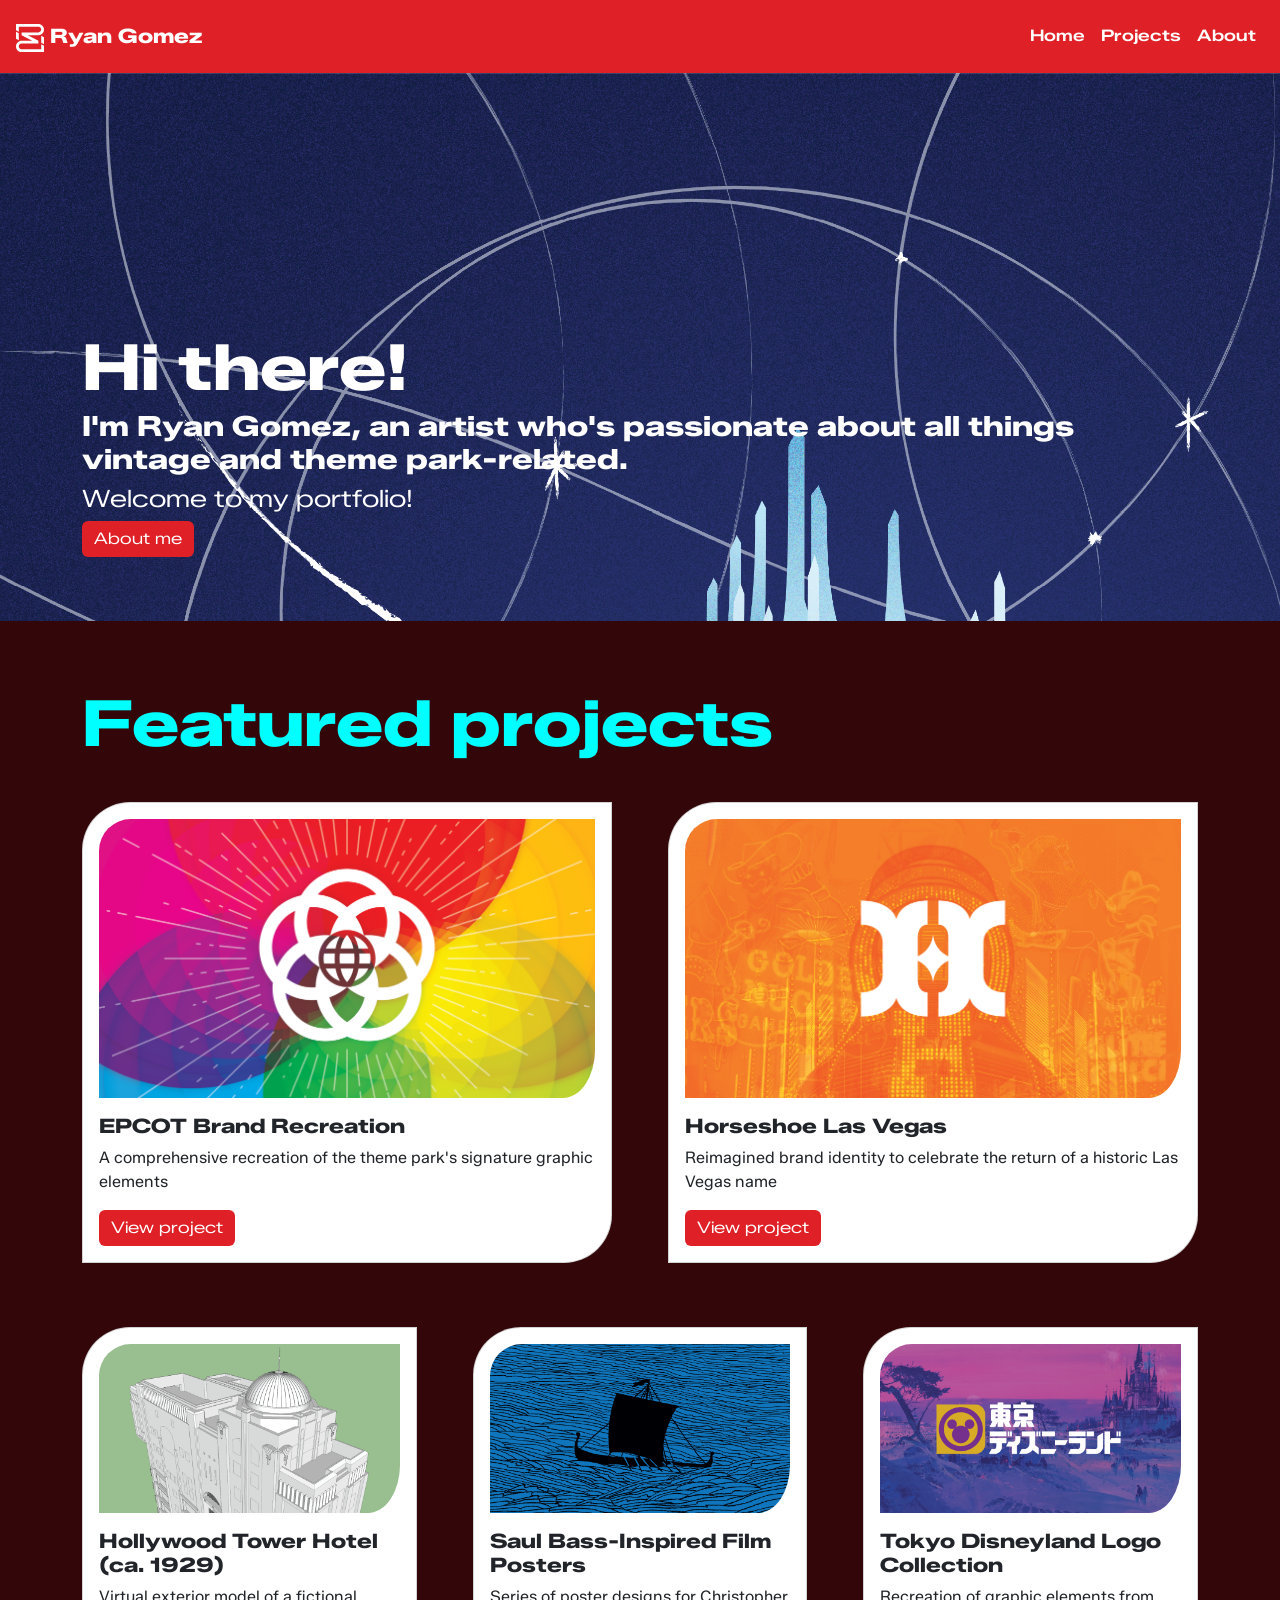
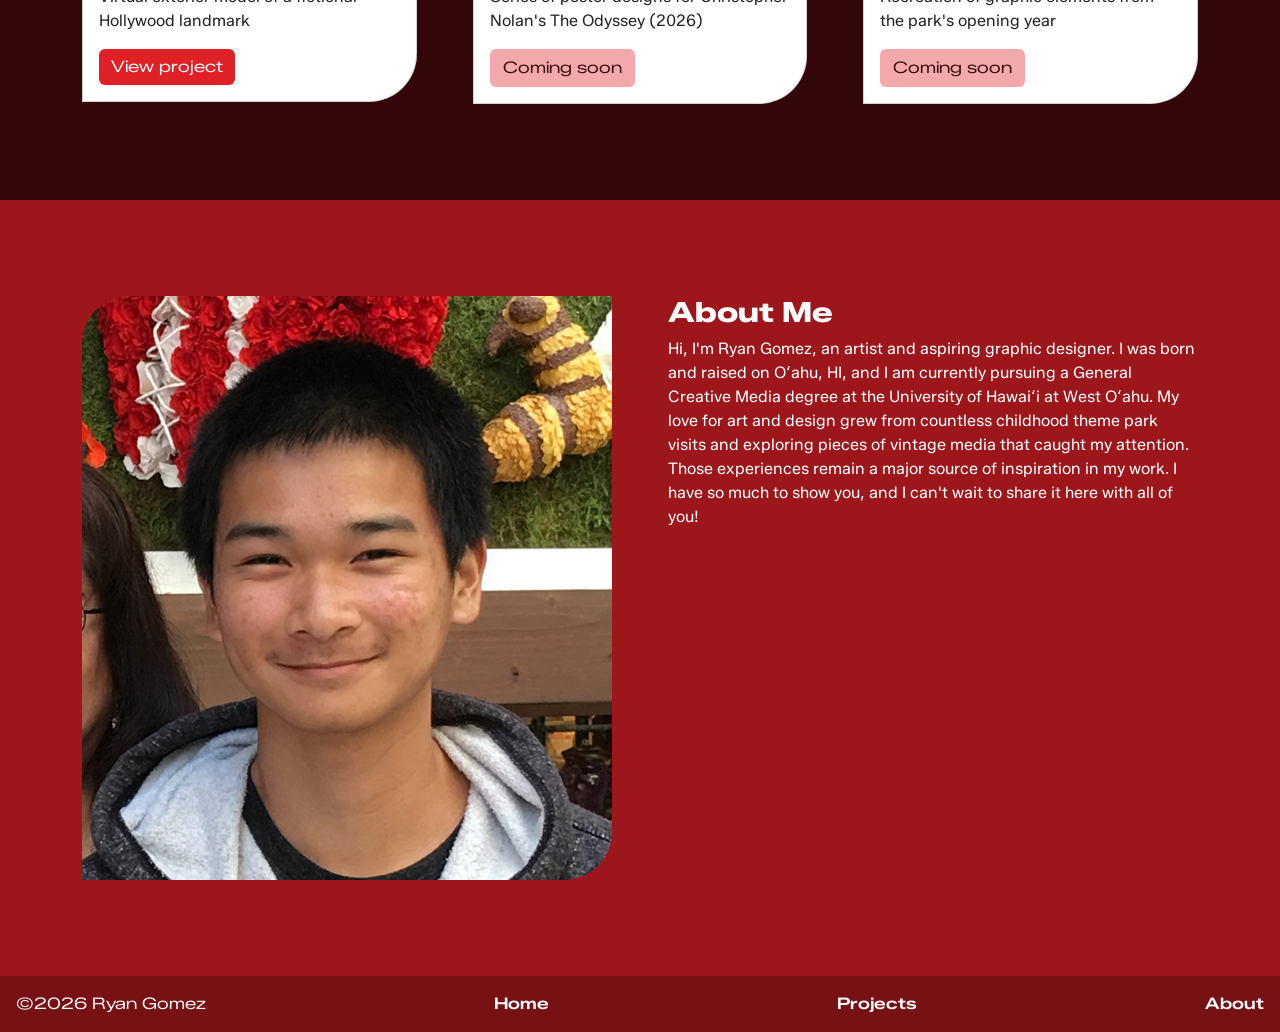
==== index.html @ 2aad03c7 "nav hover test, changes for third project page" ====
<!DOCTYPE html>
<html lang="en">

<head>
    <!-- REQUIRED: Meta Tags -->
    <meta charset="UTF-8">
    <meta name="viewport" content="width=device-width, initial-scale=1.0">

    <!-- REQUIRED: Page Title -->
    <title>Ryan Gomez's Portfolio</title>

    <!-- REQUIRED: Bootstrap CSS -->
    <link href="https://cdn.jsdelivr.net/npm/bootstrap@5.3.3/dist/css/bootstrap.min.css" rel="stylesheet"
        integrity="sha384-QWTKZyjpPEjISv5WaRU9OFeRpok6YctnYmDr5pNlyT2bRjXh0JMhjY6hW+ALEwIH" crossorigin="anonymous">

    <!-- REQUIRED: Your Custom CSS-->
    <link rel="stylesheet" href="css/style.css">

    <!-- REQUIRED: Google Font API -->
    <link
        href="https://fonts.googleapis.com/css2?family=Asset&family=Audiowide&family=Zalando+Sans:ital,wght@0,200..900;1,200..900&display=swap"
        rel="stylesheet">
    <link
        href="https://fonts.googleapis.com/css2?family=Asset&family=Audiowide&family=Zalando+Sans+Expanded:ital,wght@0,200..900;1,200..900&family=Zalando+Sans:ital,wght@0,200..900;1,200..900&display=swap"
        rel="stylesheet">

</head>

<body>
    <!-- Content will go here -->
    <!-- Start of Header Section -->
    <header>
        <nav class="navbar navbar-dark navbar-expand-lg">
            <!-- Logo -->
            <a class="navbar-brand" href="index.html">
                <img src="images/rg-logo.svg" alt="Logo" width="28" height="28">
                Ryan Gomez
            </a>
            <button class="navbar-toggler" type="button" data-bs-toggle="collapse" data-bs-target="#navbarNav"
                aria-controls="navbarNav" aria-expanded="false" aria-label="Toggle navigation">
                <span class="navbar-toggler-icon"></span>
            </button>
            <div class="collapse navbar-collapse" id="navbarNav">
                <ul class="navbar-nav ms-auto">
                    <!-- Menu Links -->
                    <li class="nav-item"><a class="nav-link" href="index.html">Home</a></li>
                    <li class="nav-item"><a class="nav-link" href="#projects">Projects</a></li>
                    <li class="nav-item"><a class="nav-link" href="#about">About</a></li>
                </ul>
            </div>
        </nav>
    </header>


    <!-- Start of Hero Section -->
    <section class="hero hero-bg">
        <div class="container">
            <h2 class="mb-sm-.5 mb-xl-1">Hi there!</h2>
            <h3 class="mb-sm-.5 mb-xl-1">I'm Ryan Gomez, an artist who's passionate about all things vintage and theme
                park-related.</h3>
            <p class="mb-sm-.5 mb-xl-1">Welcome to my portfolio!</p>
            <a class="btn btn-primary" href="#about" role="button">About me</a>
        </div>
    </section>
    <!-- End of Hero Section -->

    <!-- Start of Projects Section -->
    <section class="projects">
        <div class="container" id="projects">
            <h3>Featured projects</h3>
            <div class="row">
                <!-- Start of Card -->
                <div class="one-half">
                    <div class="card card-big">
                        <img src="images/Portfolio_EPCOT1.png" class="card-img-top card-thumb"
                            alt="thumbnail of EPCOT project">
                        <div class="card-body">
                            <h5 class="card-title">EPCOT Brand Recreation</h5>
                            <p class="card-text">A comprehensive recreation of the theme park's signature graphic
                                elements</p>
                            <a href="epcot.html" class="btn btn-primary">View project</a>
                        </div>
                    </div>
                </div>
                <!-- End of Card -->
                <!-- Start of Card -->
                <div class="one-half">
                    <div class="card card-big">
                        <img src="images/Portfolio_Horseshoe1.png" class="card-img-top card-thumb"
                            alt="thumbnail of Horseshoe Las Vegas project">
                        <div class="card-body">
                            <h5 class="card-title">Horseshoe Las Vegas</h5>
                            <p class="card-text">Reimagined brand identity to celebrate the return of a historic Las
                                Vegas name
                            </p>
                            <a href="horseshoe.html" class="btn btn-primary">View project</a>
                        </div>
                    </div>
                </div>
                <!-- End of Card -->
            </div>
            <div class="row">
                <!-- Start of Card -->
                <div class="one-third">
                    <div class="card card-big">
                        <img src="images/Portfolio_HTH1.png" class="card-img-top card-thumb"
                            alt="thumbnail of Hollywood Tower 3D project">
                        <div class="card-body">
                            <h5 class="card-title">Hollywood Tower Hotel (ca. 1929)</h5>
                            <p class="card-text">Virtual exterior model of a fictional Hollywood landmark
                            </p>
                            <a href="hth.html" class="btn btn-primary">View project</a>
                        </div>
                    </div>
                </div>
                <!-- End of Card -->
                <!-- Start of Card -->
                <div class="one-third">
                    <div class="card card-big">
                        <img src="images/Portfolio_Bass1.png" class="card-img-top  card-thumb"
                            alt="thumbnail of Bass Poster project">
                        <div class="card-body">
                            <h5 class="card-title">Saul Bass-Inspired Film Posters</h5>
                            <p class="card-text">Series of poster designs for Christopher Nolan's The Odyssey (2026)
                            </p>
                            <a href="#" class="btn btn-primary-disabled">Coming soon</a>
                        </div>
                    </div>
                </div>
                <!-- End of Card -->
                <!-- Start of Card -->
                <div class="one-third">
                    <div class="card card-big">
                        <img src="images/Portfolio_TDL1.png" class="card-img-top  card-thumb"
                            alt="thumbnail of Tokyo Disneyland project">
                        <div class="card-body">
                            <h5 class="card-title">Tokyo Disneyland Logo Collection</h5>
                            <p class="card-text">Recreation of graphic elements from the park's opening year
                            </p>
                            <a href="#" class="btn btn-primary-disabled">Coming soon</a>
                        </div>
                    </div>
                </div>
                <!-- End of Card -->
            </div>
        </div>
    </section>
    <!-- End of Projects Section -->

    <!-- Start of About Section -->
    <section id="about" class="about">
        <div class="container">
            <div class="row">
                <div class="one-half"><img src="images/about-headshot.png" class="about-headshot" alt="Ryan Gomez">
                </div>
                <div class="one-half">
                    <h3>About Me</h3>
                    <p>Hi, I&apos;m Ryan Gomez, an artist and aspiring graphic designer. I was born and raised on
                        O&#699;ahu, HI, and I am currently pursuing a General Creative Media degree at the University of
                        Hawai&#699;i at West O&#699;ahu. My love for art and design grew from countless childhood theme
                        park visits and exploring pieces of vintage media that caught my attention. Those experiences
                        remain a major source of inspiration in my work. I have so much to show you, and I can&apos;t
                        wait to share it here with all of you!
                    </p>
                </div>
            </div>
        </div>
    </section>
    <!-- End of About Section -->

    <!-- Start of Footer Section -->
    <footer>
        &copy;2026 Ryan Gomez
        <!-- <ul class="navbar-nav ms-auto"> -->
        <!-- Menu Links -->
        <li class="nav-item"><a class="nav-link" href="index.html">Home</a></li>
        <li class="nav-item"><a class="nav-link" href="#projects">Projects</a></li>
        <li class="nav-item"><a class="nav-link" href="#about">About</a></li>
        <!-- </ul> -->
        <!-- End of Footer Section -->
    </footer>

    <!-- REQUIRED: Javascript -->
    <script src="https://cdn.jsdelivr.net/npm/bootstrap@5.3.3/dist/js/bootstrap.bundle.min.js"
        integrity="sha384-YvpcrYf0tY3lHB60NNkmXc5s9fDVZLESaAA55NDzOxhy9GkcIdslK1eN7N6jIeHz"
        crossorigin="anonymous"></script><!-- MAIN JS -->
    <script src="https://cdn.jsdelivr.net/npm/jquery@3.4.0/dist/jquery.min.js"></script>
    <script src="js/script.js"></script>

</body>

</html>
---- css/style.css ----
/********************************
Bootstrap Variables Override
**********************************/
:root {
    /* Replace your primary color from your UI Kit */
    --bs-primary: #df2026;

    /* Replace your secondary color from your UI Kit  */
    --secondary-color: #9c161b;

    /* Replace the main body font from your UI Kit */
    --bs-font-sans-serif: 'Zalando Sans Expanded', verdana, sans-serif;
    --bs-body-font: 'Zalando Sans', verdana, sans-serif;

    /* Optional: Replace gradient from your UI Kit */
    --bs-gradient: linear-gradient(180deg, rgba(255, 255, 255, 0.15), rgba(255, 255, 255, 0));
}

/********************************
Global Styles and UI Components
**********************************/
.navbar {
    background-color: var(--bs-primary);
    /* Optional: Stretch the navbar across the full width */
    width: 100%;

    /* Optional: Add inner spacing to the navbar */
    padding: 1rem;
}

.navbar-brand {
    color: white;
    font-size: 1.25rem;
    font-weight: 800;
    /* padding-left: 1em; */
}

.navbar-brand:hover {
    color: white;
}

.navbar-toggler {
    color: white;
}

button.navbar-toggler {
    border-color: white;
}

.navbar-toggler-icon {
    color: white;
}

span.navbar-toggler-icon {
    color: white;
}

/* .site-header {
    position: absolute;
    width: 100%;
    padding: 1em;
    display: flex;
    justify-content: space-between;
    align-items: center; 
}

.site-header a {
    color: var(--bs-primary);
    text-decoration: none; }
.site-header h1 {
    font-size: 1.5em;
    margin: 0; }
.site-header .site-id {
    display: flex;
    align-items: center; }
.site-header .logo {
    width: 150px;
    margin-right: .5em; } */



.nav-link {
    color: white;
    font-size: 1em;
    font-weight: 600;
    position: relative;
    padding-left: .5em;
}

.nav-link:hover {
    color: white;
    /* text-decoration: underline; */
}

.nav-link:after {
    content: '';
    opacity: 0;
    transition: all 0.2s ease-in-out;
    height: 2px;
    width: 100%;
    background-color: white;
    position: absolute;
    bottom: 0;
    left: 0;
}

.nav-link:hover:after {
    opacity: 1;
}

.nav-item {}

.hero {
    background-size: cover;
    min-height: 31.25rem;
    max-height: 43.25rem;
    position: relative;
    color: white;
}

.hero-bg {
    background-image: url('../images/Cover2_Test.png');
    background-repeat: no-repeat;
    z-index: -1;
}

.hero h2 {
    font-size: 4em;
    padding-top: 3em;
}

.hero-projectdetails {
    /* background-size: cover; */
    /* min-height: 21.75rem;
    max-height: 28.25rem; */
    /* width: 100%; */
    /* height: auto; */
    /* position: relative; */
    color: white;
}

.epcot img {
    background-image: url('../images/Portfolio_EPCOT1.png');
    background-repeat: no-repeat;
}

.projectdetails {
    padding: 0;
    margin: 0;
}

.color-overlay {
    position: absolute;
    width: 100%;
    height: 100%;
    background-color: rgba(0, 0, 0, 0.2);
}

.projects {
    background-color: #330709;
    color: white;
}

.projects h3 {
    color: aqua;
    font-size: 4em;
}

.projectdetails {
    background-color: #330709;
    color: white;
}

.card {
    background-color: white;
}

.card-big {
    border-radius: 3em 0 3em 0;
}

.card-thumb {
    border-radius: 3em 0 3em 0;
    padding: 1em 1em 0 1em;
}

/* .card h5 {
    font-size: 1.75rem;
    font-weight: 600;
}

.card p {
    font-size: 1rem;
    font-weight: 400;
} */

.about {
    background-color: #9C161B;
    color: white;
}

.about-headshot {
    border-radius: 3em 0 3em 0;
}

footer {
    /* Change footer background color */
    background-color: var(--bs-white);
    /* Optional: Change footer text color to white using variable */
    color: var(--bs-white);
    /* Optional: Center footer elements */
    text-align: left;
    padding: 1em;
    display: flex;
    justify-content: space-between;
    list-style: none;
}

footer .footer-social {
    /* Optional: Change size of footer icon */
    width: 24px;
    margin: .5rem
}

/* .btn-hero {
    display: flex;
    justify-self: center;
} */

.btn-primary {
    /* Optional: Change primary button background color to primary color */
    background-color: var(--bs-primary);
    /* Optional: Remove primary button outline */
    border: none;
}

.btn-primary:hover {
    /* Optional: Change primary button hover state background and text color  */
    background-color: var(--secondary-color);
    color: var(--bs-white);
}

.btn-primary-disabled {
    /* Optional: Change primary button disabled state background and text color  */
    background-color: #f3a9ac;
    color: #330709;
}

/********************************
Typography
**********************************/
h1,
h2,
h3,
h4,
h5,
h6 {
    /* Optional: Add letter spacing to all headings */
    letter-spacing: 0.0rem;
    /* Optional: Adjust font-weight to all headings */
    font-weight: 800;
}

h2 {
    /* Optional: Adjust font-size of heading 2 */
    font-size: 2rem;
}

p {
    font-family: var(--bs-body-font);
}

.display-1 {
    /* Optional: Customizes display-1 style based on my Figma UI kit */
    font-weight: 800;
    font-size: 4.5rem;
    line-height: 100%;
    letter-spacing: -0.2rem;
}

.display-2 {
    /* Optional: Customizes display-2 style based on my Figma UI kit */
    font-weight: 700;
    font-size: 2.75rem;
    line-height: 100%;
    letter-spacing: -0.2rem;
}

.kicker {
    /* Optional: Establish new custom text style class called "kicker" */
    text-transform: uppercase;
    font-weight: 400;
    font-size: 1.25rem;
}

/* Small devices (landscape phones, 576px and up) */
@media (min-width: 576px) {

    /* Optional: Customize responsive style for display-1 on small devices and larger */
    .display-1 {
        font-size: 4rem;
    }
}

img {
    max-width: 100%;
    height: auto;
}

.hero {
    /* width: 1320px; */
    margin: 0 auto;
}

.hero p {
    font-family: var(--bs-body-font-sans-serif);
    font-size: 1.5rem;
}

section {
    padding: 4em 0;
}

footer {
    background-color: #781114;
}

svg {
    color: #333;
    width: 25px;
    height: 25px;
    padding: .2em;
}

.text-centered {
    text-align: center;
}

.text-left {
    text-align: left;
}

/* GRID */
.row {
    --gridgap: 2em;
}

.row2 {
    --gridgap2: 0em;
}

.row>* {
    margin-top: var(--gridgap);
    margin-bottom: var(--gridgap);
}

.row2+.row2 {
    margin-top: var(--gridgap2);
    margin-bottom: var(--gridgap2);
}

@media (min-width: 768px) {
    .row {
        display: grid;
        grid-template-columns: repeat(12, 1fr);
        gap: var(--gridgap);
        /* place-items: center; */
    }

    /* COMMONLY USED SEMANTIC COLUMN WIDTHS */
    .one-half {
        grid-column: auto / span 6;
    }

    .one-third {
        grid-column: auto / span 4;
    }

    .two-thirds {
        grid-column: auto / span 8;
    }

    .one-fourth {
        grid-column: auto / span 3;
    }

    .three-fourths {
        grid-column: auto / span 9;
    }

    /* 12 COLUMN CLASSES */
    .col-1 {
        grid-column: auto / span 1;
    }

    .col-2 {
        grid-column: auto / span 2;
    }

    .col-3 {
        grid-column: auto / span 3;
    }

    .col-4 {
        grid-column: auto / span 4;
    }

    .col-5 {
        grid-column: auto / span 5;
    }

    .col-6 {
        grid-column: auto / span 6;
    }

    .col-7 {
        grid-column: auto / span 7;
    }

    .col-8 {
        grid-column: auto / span 8;
    }

    .col-9 {
        grid-column: auto / span 9;
    }

    .col-10 {
        grid-column: auto / span 10;
    }

    .col-11 {
        grid-column: auto / span 11;
    }

    .col-12 {
        grid-column: auto / span 12;
    }

    /* COMMONLY CENTERED COLUMNS */
    .one-half.centered {
        grid-column: 4 / span 6;
    }

    .one-third.centered {
        grid-column: 5 / span 4;
    }

    .two-thirds.centered {
        grid-column: 3 / span 8;
    }

    /* PUSHES */
    .push-1 {
        grid-column-start: 2;
    }

    .push-2 {
        grid-column-start: 3;
    }

    .push-3 {
        grid-column-start: 4;
    }

    .push-4 {
        grid-column-start: 5;
    }

    .push-5 {
        grid-column-start: 6;
    }

    .push-6 {
        grid-column-start: 7;
    }

    .push-7 {
        grid-column-start: 8;
    }

    .push-8 {
        grid-column-start: 9;
    }

    .push-9 {
        grid-column-start: 10;
    }

    .push-10 {
        grid-column-start: 11;
    }

    .push-11 {
        grid-column-start: 12;
    }

    /* SWAP (REVERSE) COLUMNS - WORKS ONLY w/ 2 CHILDREN  */
    .row.swapped>*:first-child {
        order: 2;
    }

    .row.swapped>*:last-child {
        order: 1;
    }
}

@media (min-width: 768px) {
    .social-links {
        display: flex;
        justify-content: end;
        padding: 5em 0 0 0;

    }
}
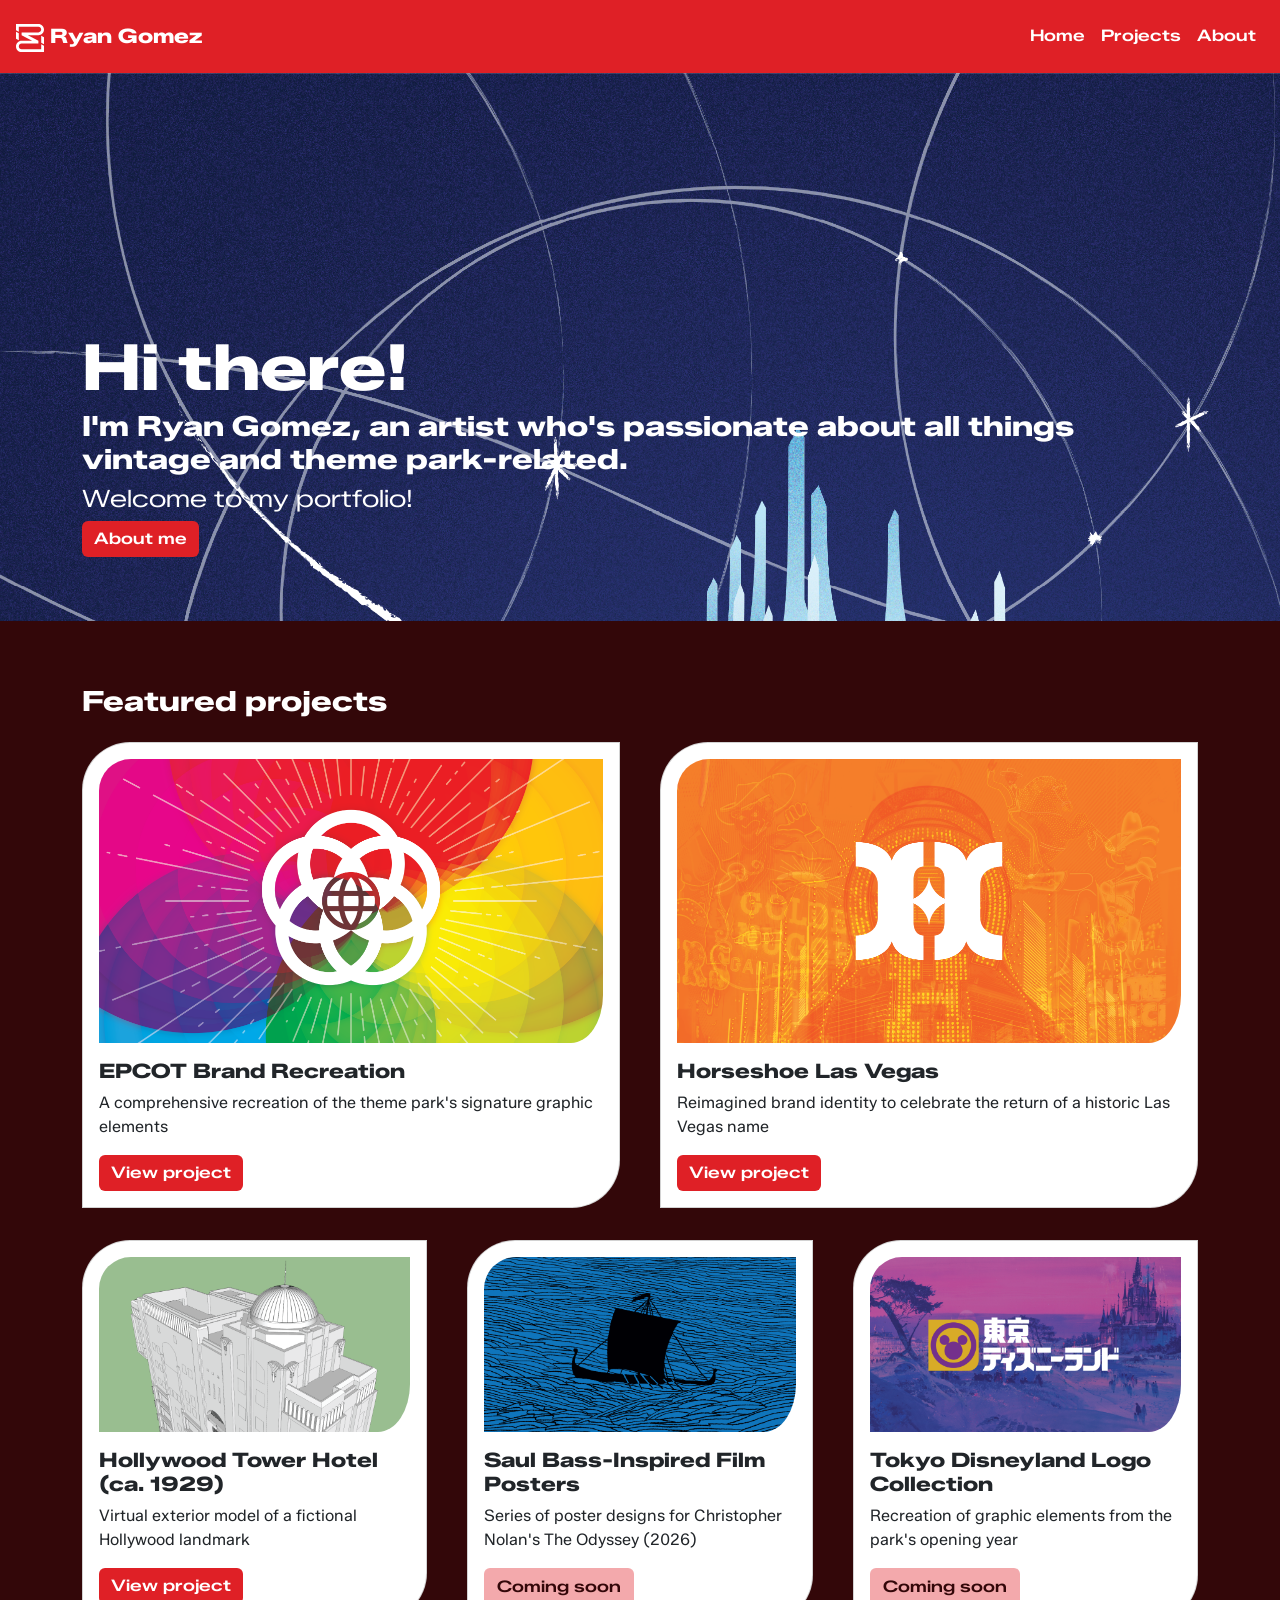
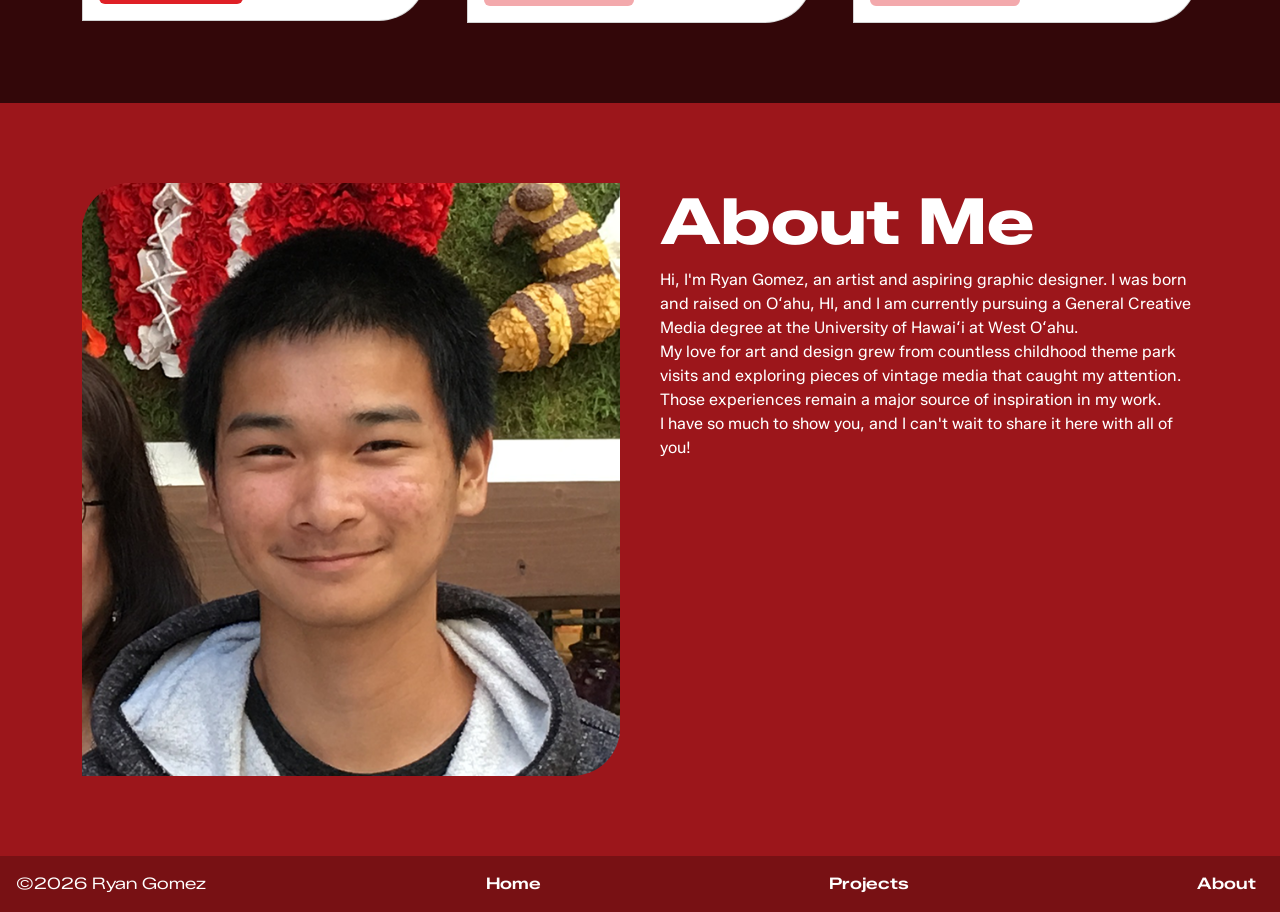
==== commit 422ad265: "about text breaks + updated styles/nav links" ====
--- a/index.html
+++ b/index.html
@@ -56,7 +56,8 @@
     <section class="hero hero-bg">
         <div class="container">
             <h2 class="mb-sm-.5 mb-xl-1">Hi there!</h2>
-            <h3 class="mb-sm-.5 mb-xl-1">I'm Ryan Gomez, an artist who's passionate about all things vintage and theme
+            <h3 class="mb-sm-.5 mb-xl-1">I'm Ryan Gomez, an artist who's passionate about all things vintage and
+                theme
                 park-related.</h3>
             <p class="mb-sm-.5 mb-xl-1">Welcome to my portfolio!</p>
             <a class="btn btn-primary" href="#about" role="button">About me</a>
@@ -157,9 +158,10 @@
                     <h3>About Me</h3>
                     <p>Hi, I&apos;m Ryan Gomez, an artist and aspiring graphic designer. I was born and raised on
                         O&#699;ahu, HI, and I am currently pursuing a General Creative Media degree at the University of
-                        Hawai&#699;i at West O&#699;ahu. My love for art and design grew from countless childhood theme
+                        Hawai&#699;i at West O&#699;ahu.<br>My love for art and design grew from countless childhood
+                        theme
                         park visits and exploring pieces of vintage media that caught my attention. Those experiences
-                        remain a major source of inspiration in my work. I have so much to show you, and I can&apos;t
+                        remain a major source of inspiration in my work.<br>I have so much to show you, and I can&apos;t
                         wait to share it here with all of you!
                     </p>
                 </div>
--- a/css/style.css
+++ b/css/style.css
@@ -26,6 +26,7 @@
 
     /* Optional: Add inner spacing to the navbar */
     padding: 1rem;
+    /* position: fixed; */
 }
 
 .navbar-brand {
@@ -85,6 +86,7 @@
     font-weight: 600;
     position: relative;
     padding-left: .5em;
+    padding-right: .5em;
 }
 
 .nav-link:hover {
@@ -108,7 +110,7 @@
     opacity: 1;
 }
 
-.nav-item {}
+/* .nav-item {} */
 
 .hero {
     background-size: cover;
@@ -161,10 +163,10 @@
     color: white;
 }
 
-.projects h3 {
+/* .projects h3 {
     color: aqua;
     font-size: 4em;
-}
+} */
 
 .projectdetails {
     background-color: #330709;
@@ -201,6 +203,10 @@
 
 .about-headshot {
     border-radius: 3em 0 3em 0;
+}
+
+.about h3 {
+    font-size: 4em;
 }
 
 footer {
@@ -232,6 +238,8 @@
     background-color: var(--bs-primary);
     /* Optional: Remove primary button outline */
     border: none;
+    font-size: 1rem;
+    font-weight: 600;
 }
 
 .btn-primary:hover {
@@ -244,6 +252,8 @@
     /* Optional: Change primary button disabled state background and text color  */
     background-color: #f3a9ac;
     color: #330709;
+    font-size: 1rem;
+    font-weight: 600;
 }
 
 /********************************
@@ -343,6 +353,7 @@
 /* GRID */
 .row {
     --gridgap: 2em;
+    --gridgap: 1em;
 }
 
 .row2 {
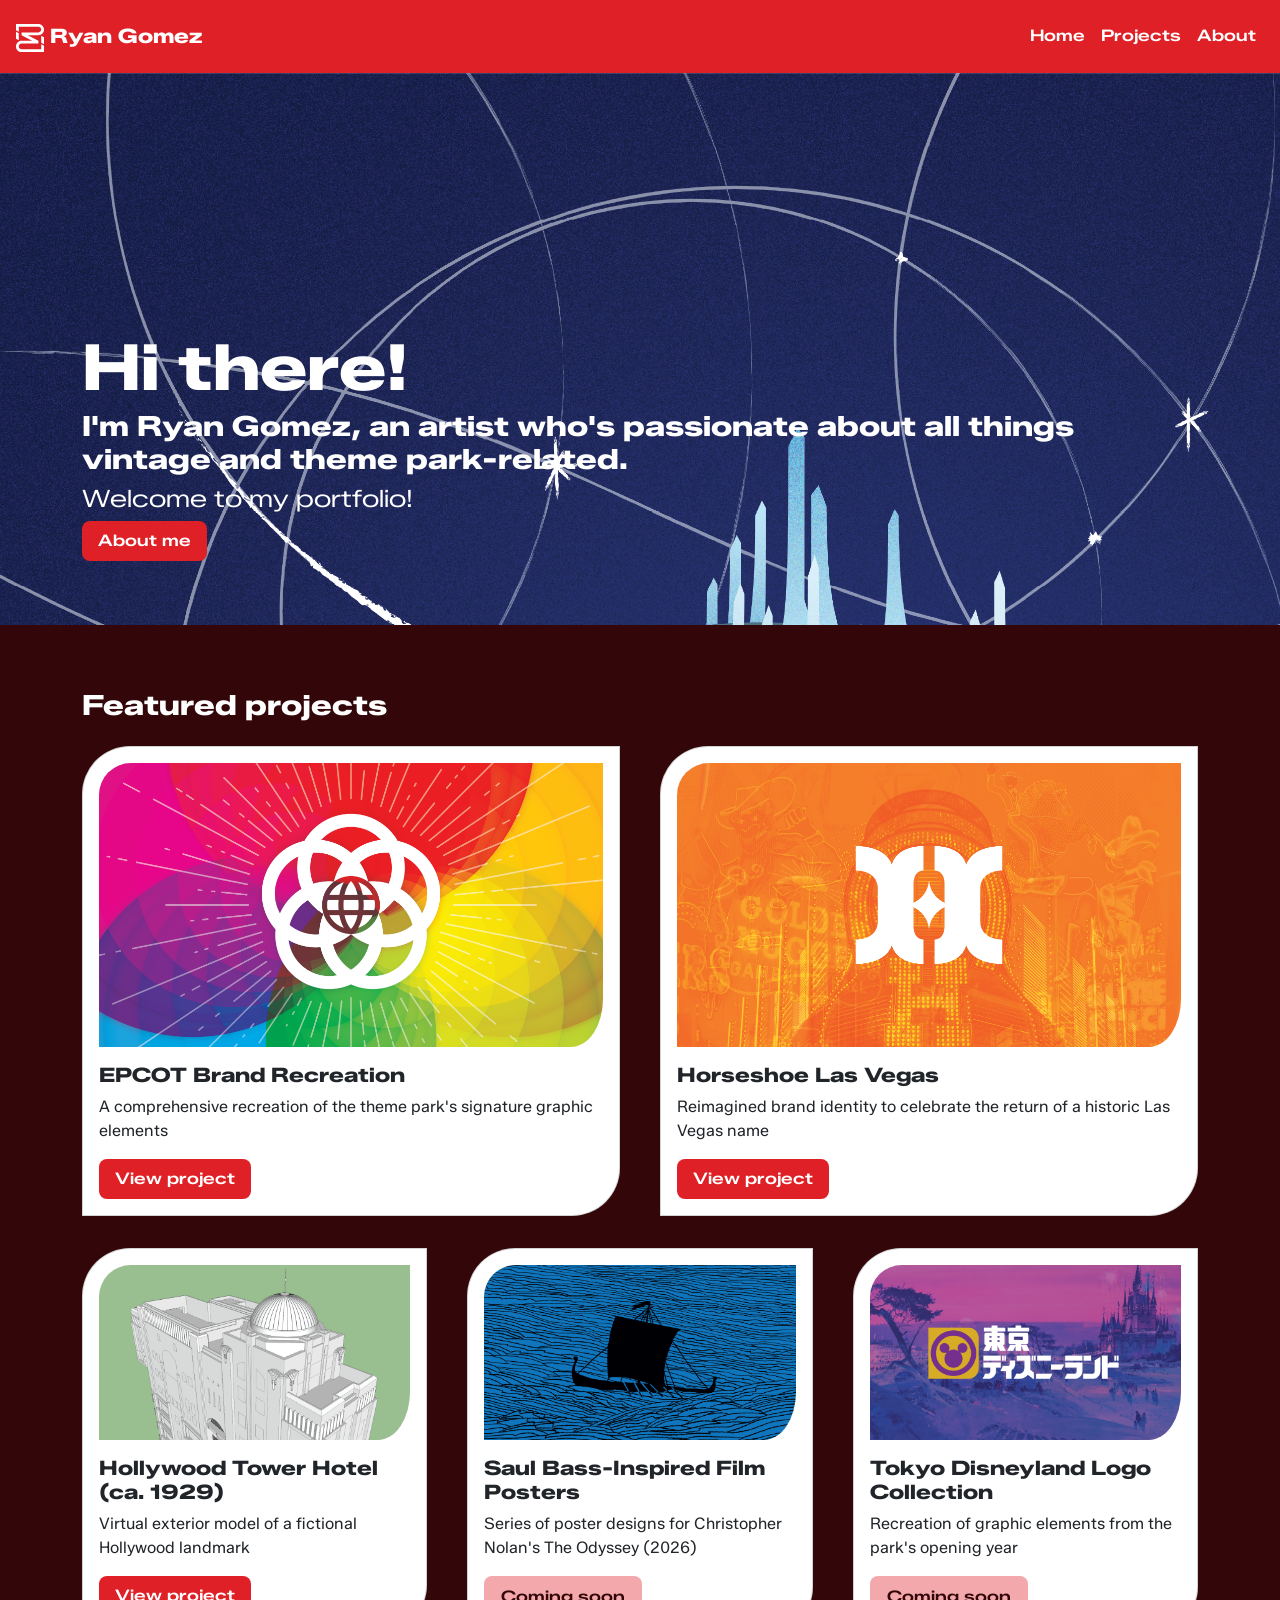
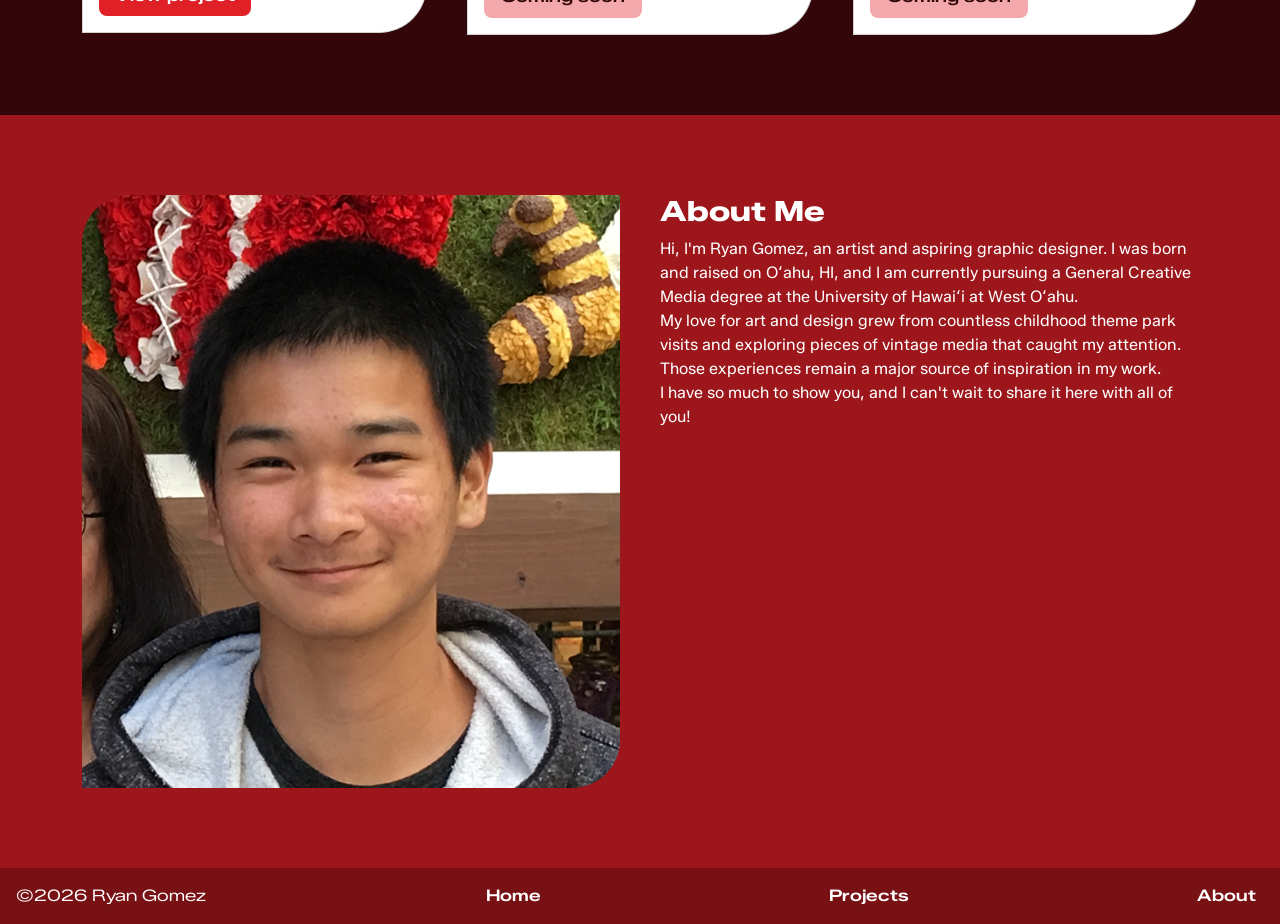
==== commit 0e8379fa: "large buttons" ====
--- a/index.html
+++ b/index.html
@@ -60,7 +60,7 @@
                 theme
                 park-related.</h3>
             <p class="mb-sm-.5 mb-xl-1">Welcome to my portfolio!</p>
-            <a class="btn btn-primary" href="#about" role="button">About me</a>
+            <a class="btn btn-primary btn-lg" href="#about" role="button">About me</a>
         </div>
     </section>
     <!-- End of Hero Section -->
@@ -79,7 +79,7 @@
                             <h5 class="card-title">EPCOT Brand Recreation</h5>
                             <p class="card-text">A comprehensive recreation of the theme park's signature graphic
                                 elements</p>
-                            <a href="epcot.html" class="btn btn-primary">View project</a>
+                            <a href="epcot.html" class="btn btn-primary btn-lg">View project</a>
                         </div>
                     </div>
                 </div>
@@ -94,7 +94,7 @@
                             <p class="card-text">Reimagined brand identity to celebrate the return of a historic Las
                                 Vegas name
                             </p>
-                            <a href="horseshoe.html" class="btn btn-primary">View project</a>
+                            <a href="horseshoe.html" class="btn btn-primary btn-lg">View project</a>
                         </div>
                     </div>
                 </div>
@@ -110,7 +110,7 @@
                             <h5 class="card-title">Hollywood Tower Hotel (ca. 1929)</h5>
                             <p class="card-text">Virtual exterior model of a fictional Hollywood landmark
                             </p>
-                            <a href="hth.html" class="btn btn-primary">View project</a>
+                            <a href="hth.html" class="btn btn-primary btn-lg">View project</a>
                         </div>
                     </div>
                 </div>
@@ -124,7 +124,7 @@
                             <h5 class="card-title">Saul Bass-Inspired Film Posters</h5>
                             <p class="card-text">Series of poster designs for Christopher Nolan's The Odyssey (2026)
                             </p>
-                            <a href="#" class="btn btn-primary-disabled">Coming soon</a>
+                            <a href="#" class="btn btn-primary-disabled btn-lg">Coming soon</a>
                         </div>
                     </div>
                 </div>
@@ -138,7 +138,7 @@
                             <h5 class="card-title">Tokyo Disneyland Logo Collection</h5>
                             <p class="card-text">Recreation of graphic elements from the park's opening year
                             </p>
-                            <a href="#" class="btn btn-primary-disabled">Coming soon</a>
+                            <a href="#" class="btn btn-primary-disabled btn-lg">Coming soon</a>
                         </div>
                     </div>
                 </div>
--- a/css/style.css
+++ b/css/style.css
@@ -205,9 +205,9 @@
     border-radius: 3em 0 3em 0;
 }
 
-.about h3 {
-    font-size: 4em;
-}
+/* .about h3 {
+    font-size: 2em;
+} */
 
 footer {
     /* Change footer background color */
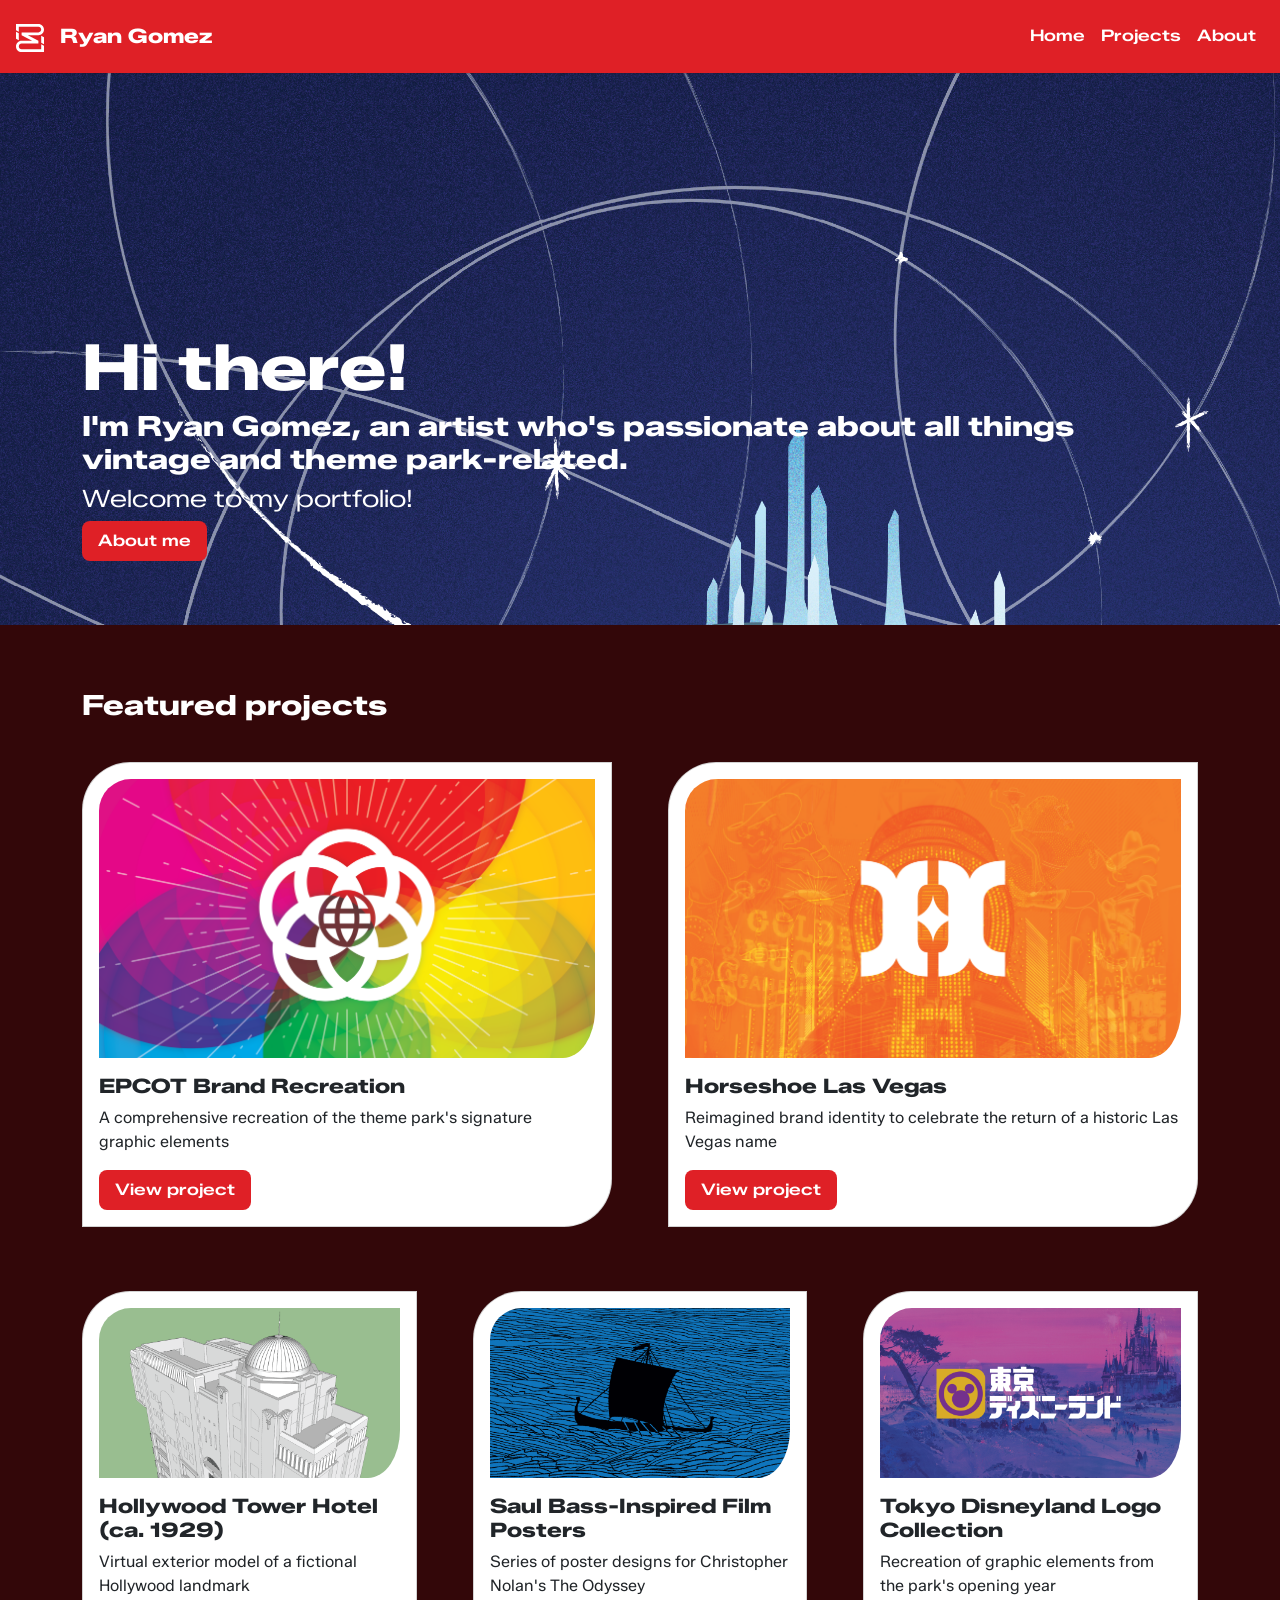
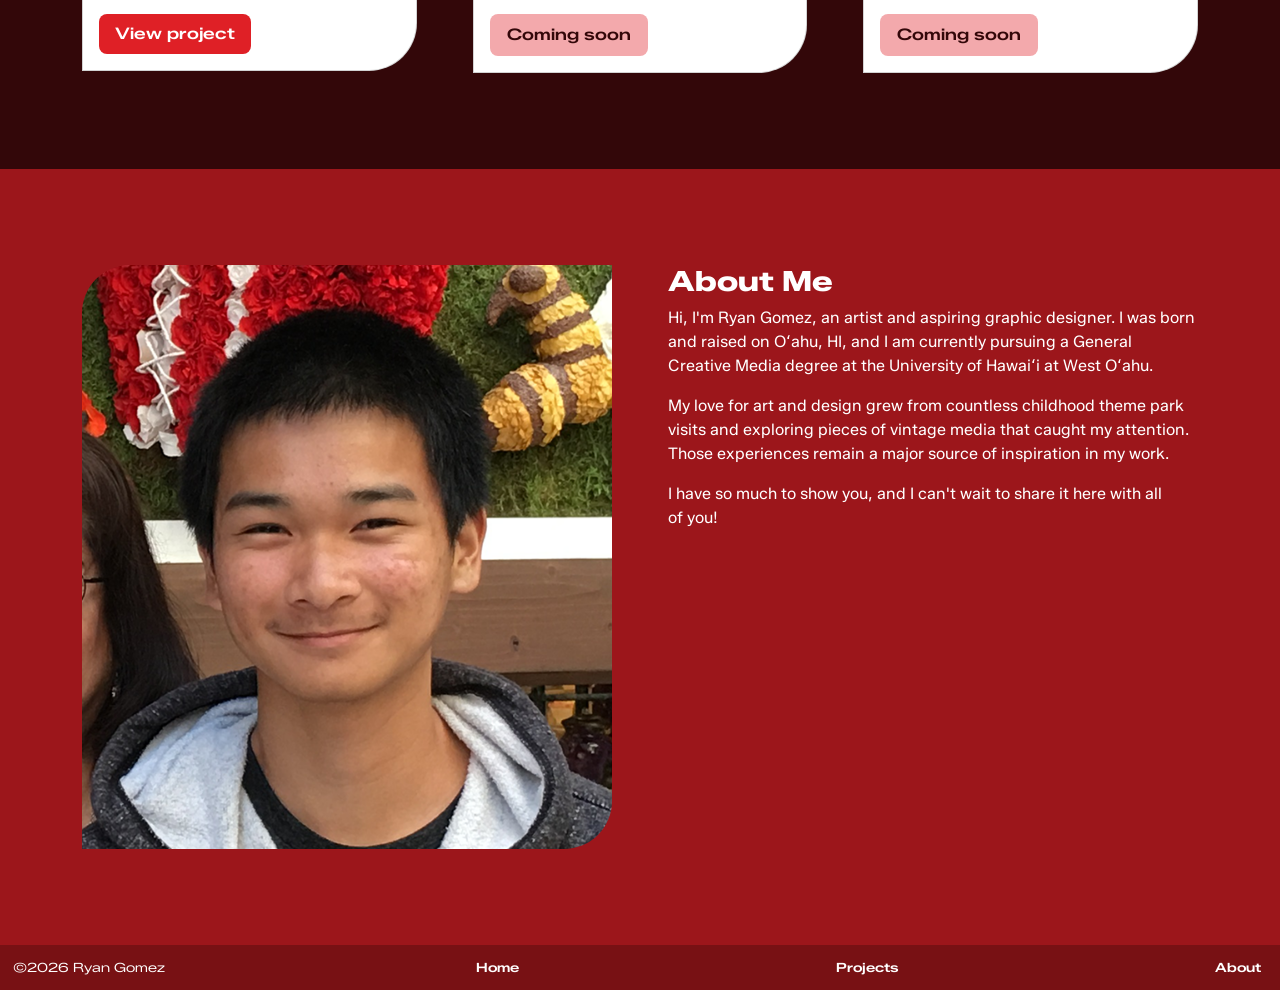
==== commit c6bb9017: "projectdetails+updated index" ====
--- a/index.html
+++ b/index.html
@@ -33,7 +33,7 @@
         <nav class="navbar navbar-dark navbar-expand-lg">
             <!-- Logo -->
             <a class="navbar-brand" href="index.html">
-                <img src="images/rg-logo.svg" alt="Logo" width="28" height="28">
+                <img class="nav-brand" src="images/rg-logo.svg" alt="Logo" width="28" height="28">
                 Ryan Gomez
             </a>
             <button class="navbar-toggler" type="button" data-bs-toggle="collapse" data-bs-target="#navbarNav"
@@ -60,7 +60,7 @@
                 theme
                 park-related.</h3>
             <p class="mb-sm-.5 mb-xl-1">Welcome to my portfolio!</p>
-            <a class="btn btn-primary btn-lg" href="#about" role="button">About me</a>
+            <a class="btn btn-primary btn-lg hero-btn" href="#about" role="button">About me</a>
         </div>
     </section>
     <!-- End of Hero Section -->
@@ -77,8 +77,8 @@
                             alt="thumbnail of EPCOT project">
                         <div class="card-body">
                             <h5 class="card-title">EPCOT Brand Recreation</h5>
-                            <p class="card-text">A comprehensive recreation of the theme park's signature graphic
-                                elements</p>
+                            <p class="card-text">A comprehensive recreation of the theme park's signature
+                                graphic&nbsp;elements</p>
                             <a href="epcot.html" class="btn btn-primary btn-lg">View project</a>
                         </div>
                     </div>
@@ -122,7 +122,7 @@
                             alt="thumbnail of Bass Poster project">
                         <div class="card-body">
                             <h5 class="card-title">Saul Bass-Inspired Film Posters</h5>
-                            <p class="card-text">Series of poster designs for Christopher Nolan's The Odyssey (2026)
+                            <p class="card-text">Series of poster designs for Christopher Nolan's The Odyssey
                             </p>
                             <a href="#" class="btn btn-primary-disabled btn-lg">Coming soon</a>
                         </div>
@@ -136,7 +136,7 @@
                             alt="thumbnail of Tokyo Disneyland project">
                         <div class="card-body">
                             <h5 class="card-title">Tokyo Disneyland Logo Collection</h5>
-                            <p class="card-text">Recreation of graphic elements from the park's opening year
+                            <p class="card-text">Recreation of graphic elements from the park's opening&nbsp;year
                             </p>
                             <a href="#" class="btn btn-primary-disabled btn-lg">Coming soon</a>
                         </div>
@@ -158,11 +158,13 @@
                     <h3>About Me</h3>
                     <p>Hi, I&apos;m Ryan Gomez, an artist and aspiring graphic designer. I was born and raised on
                         O&#699;ahu, HI, and I am currently pursuing a General Creative Media degree at the University of
-                        Hawai&#699;i at West O&#699;ahu.<br>My love for art and design grew from countless childhood
+                        Hawai&#699;i at West O&#699;ahu. </p>
+                    <p>My love for art and design grew from countless childhood
                         theme
                         park visits and exploring pieces of vintage media that caught my attention. Those experiences
-                        remain a major source of inspiration in my work.<br>I have so much to show you, and I can&apos;t
-                        wait to share it here with all of you!
+                        remain a major source of inspiration in my&nbsp;work.</p>
+                    <p>I have so much to show you, and I can&apos;t
+                        wait to share it here with all of&nbsp;you!
                     </p>
                 </div>
             </div>
--- a/css/style.css
+++ b/css/style.css
@@ -19,6 +19,12 @@
 /********************************
 Global Styles and UI Components
 **********************************/
+
+body {
+    background-color: #330709;
+
+}
+
 .navbar {
     background-color: var(--bs-primary);
     /* Optional: Stretch the navbar across the full width */
@@ -78,7 +84,11 @@
     width: 150px;
     margin-right: .5em; } */
 
-
+header {
+    top: 0;
+    position: sticky;
+    z-index: 100;
+}
 
 .nav-link {
     color: white;
@@ -112,6 +122,11 @@
 
 /* .nav-item {} */
 
+.nav-brand {
+    margin-right: .5em;
+}
+
+
 .hero {
     background-size: cover;
     min-height: 31.25rem;
@@ -173,6 +188,22 @@
     color: white;
 }
 
+.projectdetails-process h3,
+.projectdetails-process h4,
+.projectdetails-process p {
+    color: white
+}
+
+.projectdetails-process p {
+    width: 19em;
+}
+
+@media (min-width: 768px) {
+    .projectdetails-process p {
+        width: 35em;
+    }
+}
+
 .card {
     background-color: white;
 }
@@ -208,6 +239,19 @@
 /* .about h3 {
     font-size: 2em;
 } */
+
+.centered {
+    margin: 0 auto;
+    width: 150px;
+    display: block;
+}
+
+@media (min-width: 768px) {
+    .centered {
+        margin: 0 auto;
+        width: 350px;
+    }
+}
 
 footer {
     /* Change footer background color */
@@ -220,6 +264,7 @@
     display: flex;
     justify-content: space-between;
     list-style: none;
+    font-size: .8em;
 }
 
 footer .footer-social {
@@ -317,6 +362,10 @@
     height: auto;
 }
 
+.pTop {
+    padding-top: 1em;
+}
+
 .hero {
     /* width: 1320px; */
     margin: 0 auto;
@@ -325,6 +374,18 @@
 .hero p {
     font-family: var(--bs-body-font-sans-serif);
     font-size: 1.5rem;
+}
+
+/* .hero-btn {
+    z-index: -1;
+} */
+
+.hero-text {
+    position: absolute;
+    top: 50%;
+    left: 50%;
+    transform: translate(-50%, -50%);
+    color: whitesmoke;
 }
 
 section {
@@ -353,7 +414,7 @@
 /* GRID */
 .row {
     --gridgap: 2em;
-    --gridgap: 1em;
+
 }
 
 .row2 {
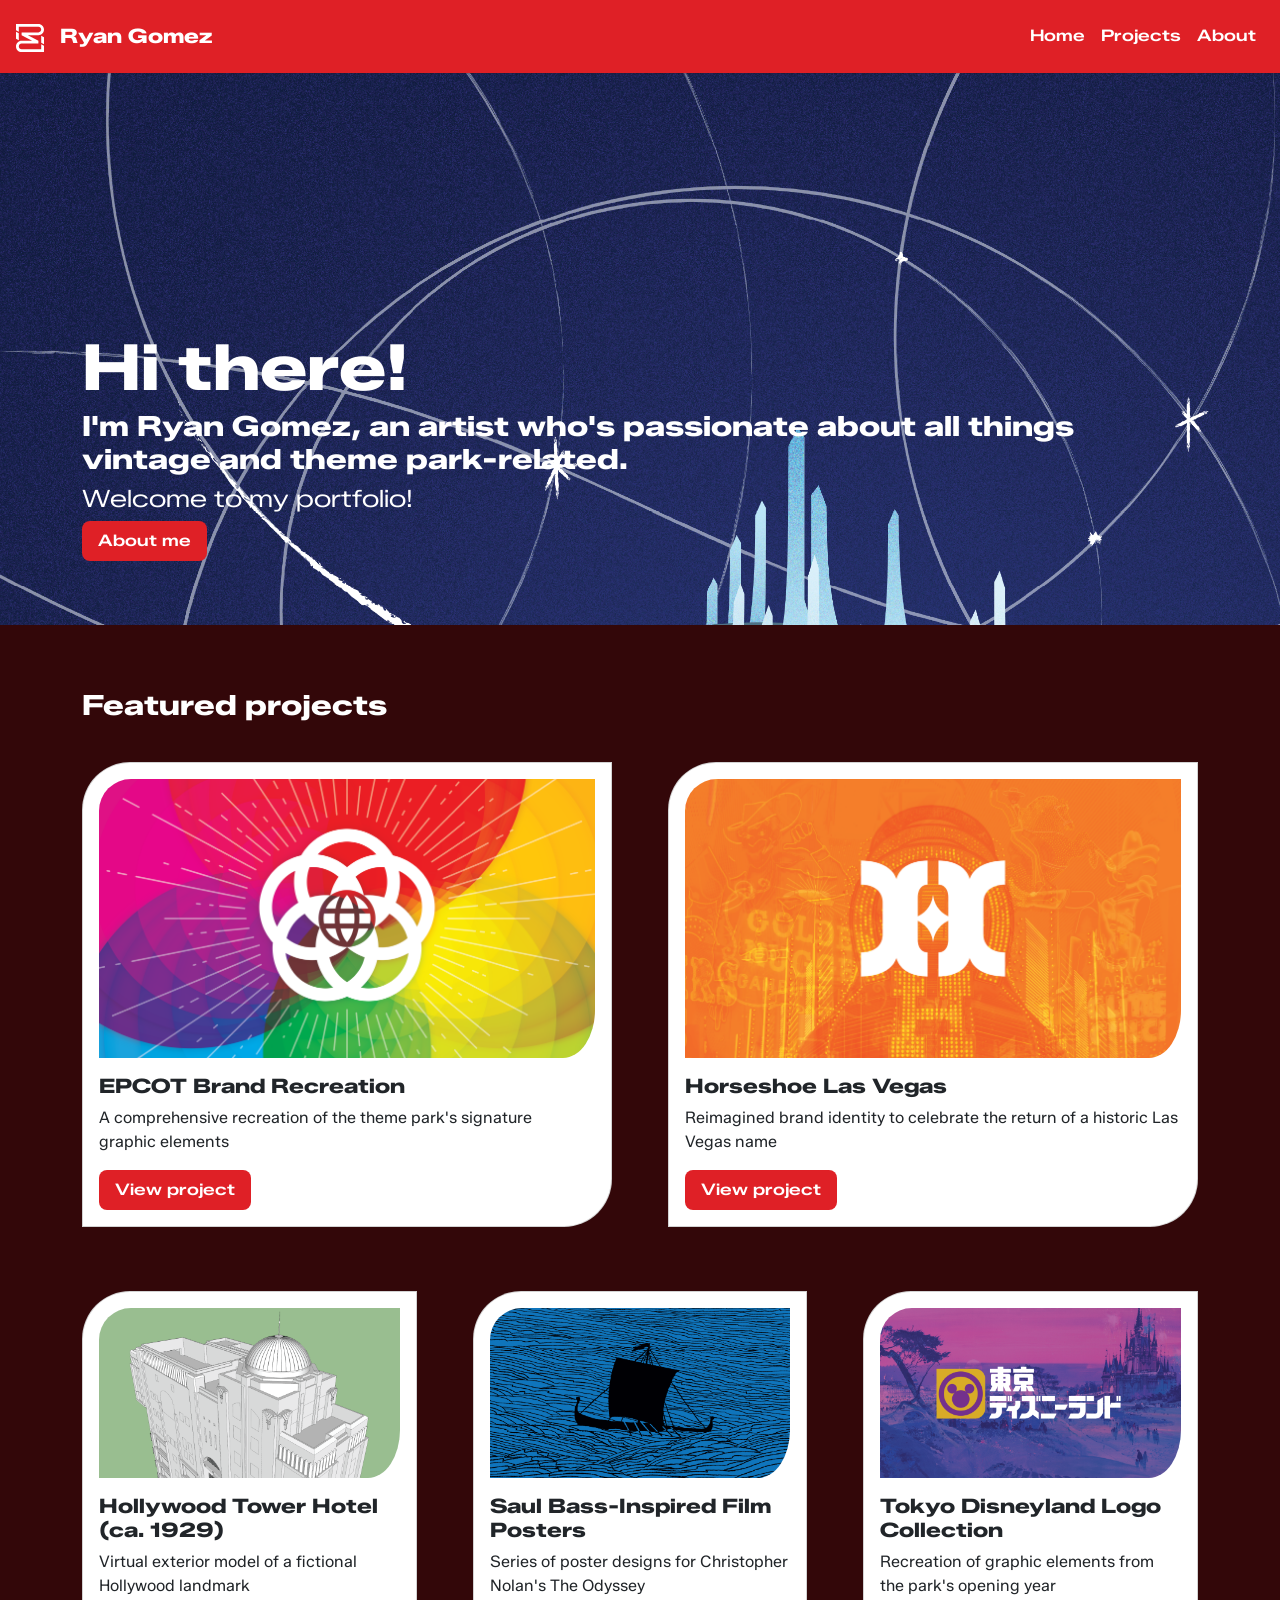
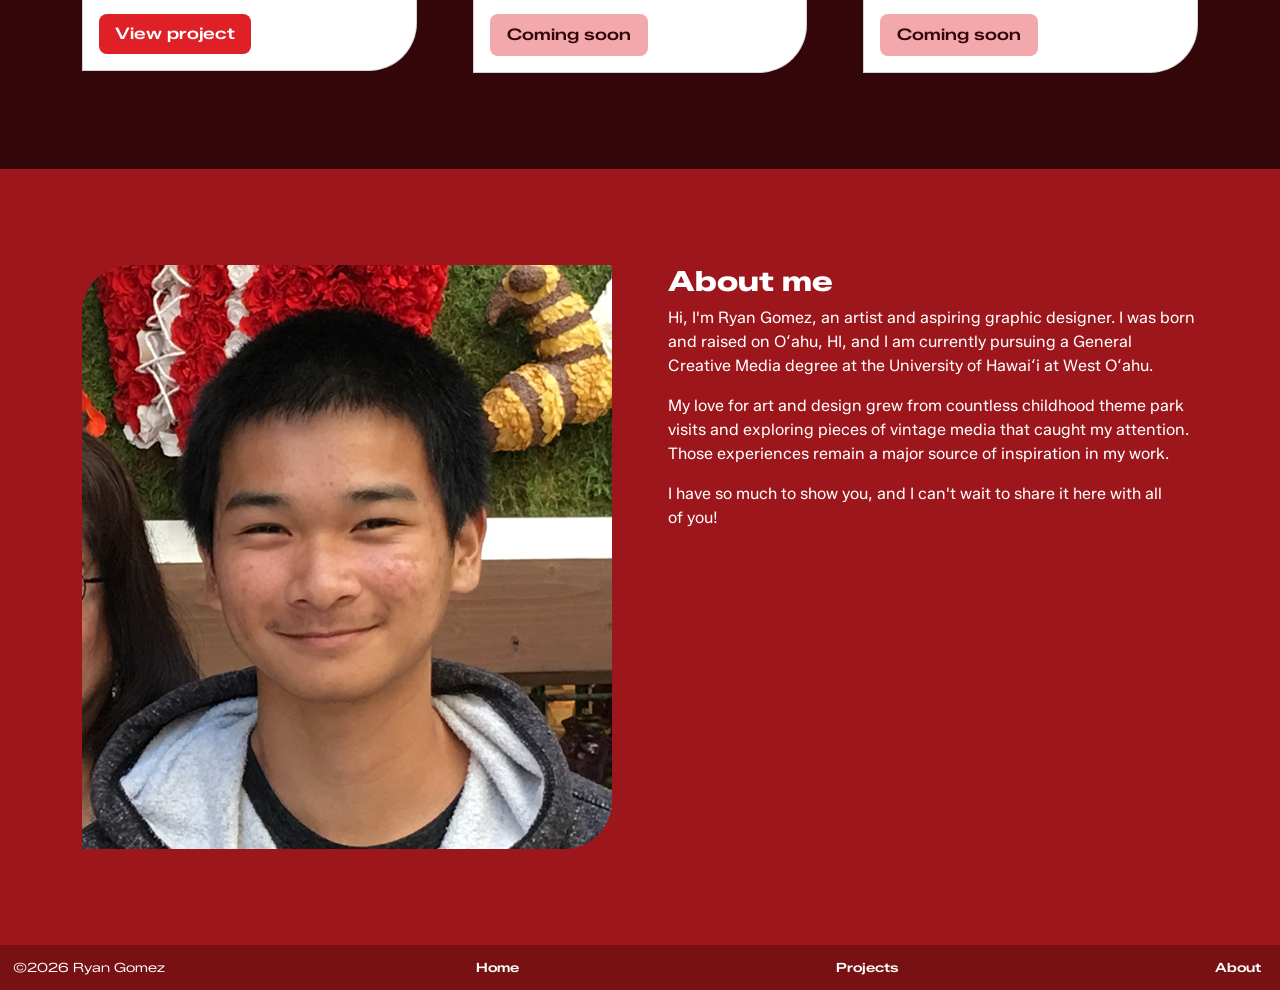
==== commit a8a09932: "added images to epcot details (layout issues) issues w/ image layout, button alignment, vertical ima" ====
--- a/index.html
+++ b/index.html
@@ -53,7 +53,7 @@
 
 
     <!-- Start of Hero Section -->
-    <section class="hero hero-bg">
+    <section class="hero">
         <div class="container">
             <h2 class="mb-sm-.5 mb-xl-1">Hi there!</h2>
             <h3 class="mb-sm-.5 mb-xl-1">I'm Ryan Gomez, an artist who's passionate about all things vintage and
@@ -155,7 +155,7 @@
                 <div class="one-half"><img src="images/about-headshot.png" class="about-headshot" alt="Ryan Gomez">
                 </div>
                 <div class="one-half">
-                    <h3>About Me</h3>
+                    <h3>About me</h3>
                     <p>Hi, I&apos;m Ryan Gomez, an artist and aspiring graphic designer. I was born and raised on
                         O&#699;ahu, HI, and I am currently pursuing a General Creative Media degree at the University of
                         Hawai&#699;i at West O&#699;ahu. </p>
--- a/css/style.css
+++ b/css/style.css
@@ -129,21 +129,22 @@
 
 .hero {
     background-size: cover;
+    background-image: url('../images/Cover2_Test.png');
+    background-repeat: no-repeat;
     min-height: 31.25rem;
     max-height: 43.25rem;
     position: relative;
     color: white;
 }
 
-.hero-bg {
-    background-image: url('../images/Cover2_Test.png');
-    background-repeat: no-repeat;
-    z-index: -1;
-}
-
 .hero h2 {
     font-size: 4em;
     padding-top: 3em;
+}
+
+.epcot h2 {
+    font-size: 2em;
+    padding-top: 6em;
 }
 
 .hero-projectdetails {
@@ -156,9 +157,19 @@
     color: white;
 }
 
-.epcot img {
+/* .epcot img {
+    background-repeat: no-repeat;
+    background-image: url('../images/Portfolio_EPCOT1.png');} */
+
+.epcot {
+    background-size: cover;
     background-image: url('../images/Portfolio_EPCOT1.png');
     background-repeat: no-repeat;
+    min-height: 31rem;
+    max-height: 50rem;
+    position: relative;
+    background-position: center center;
+    color: white;
 }
 
 .projectdetails {
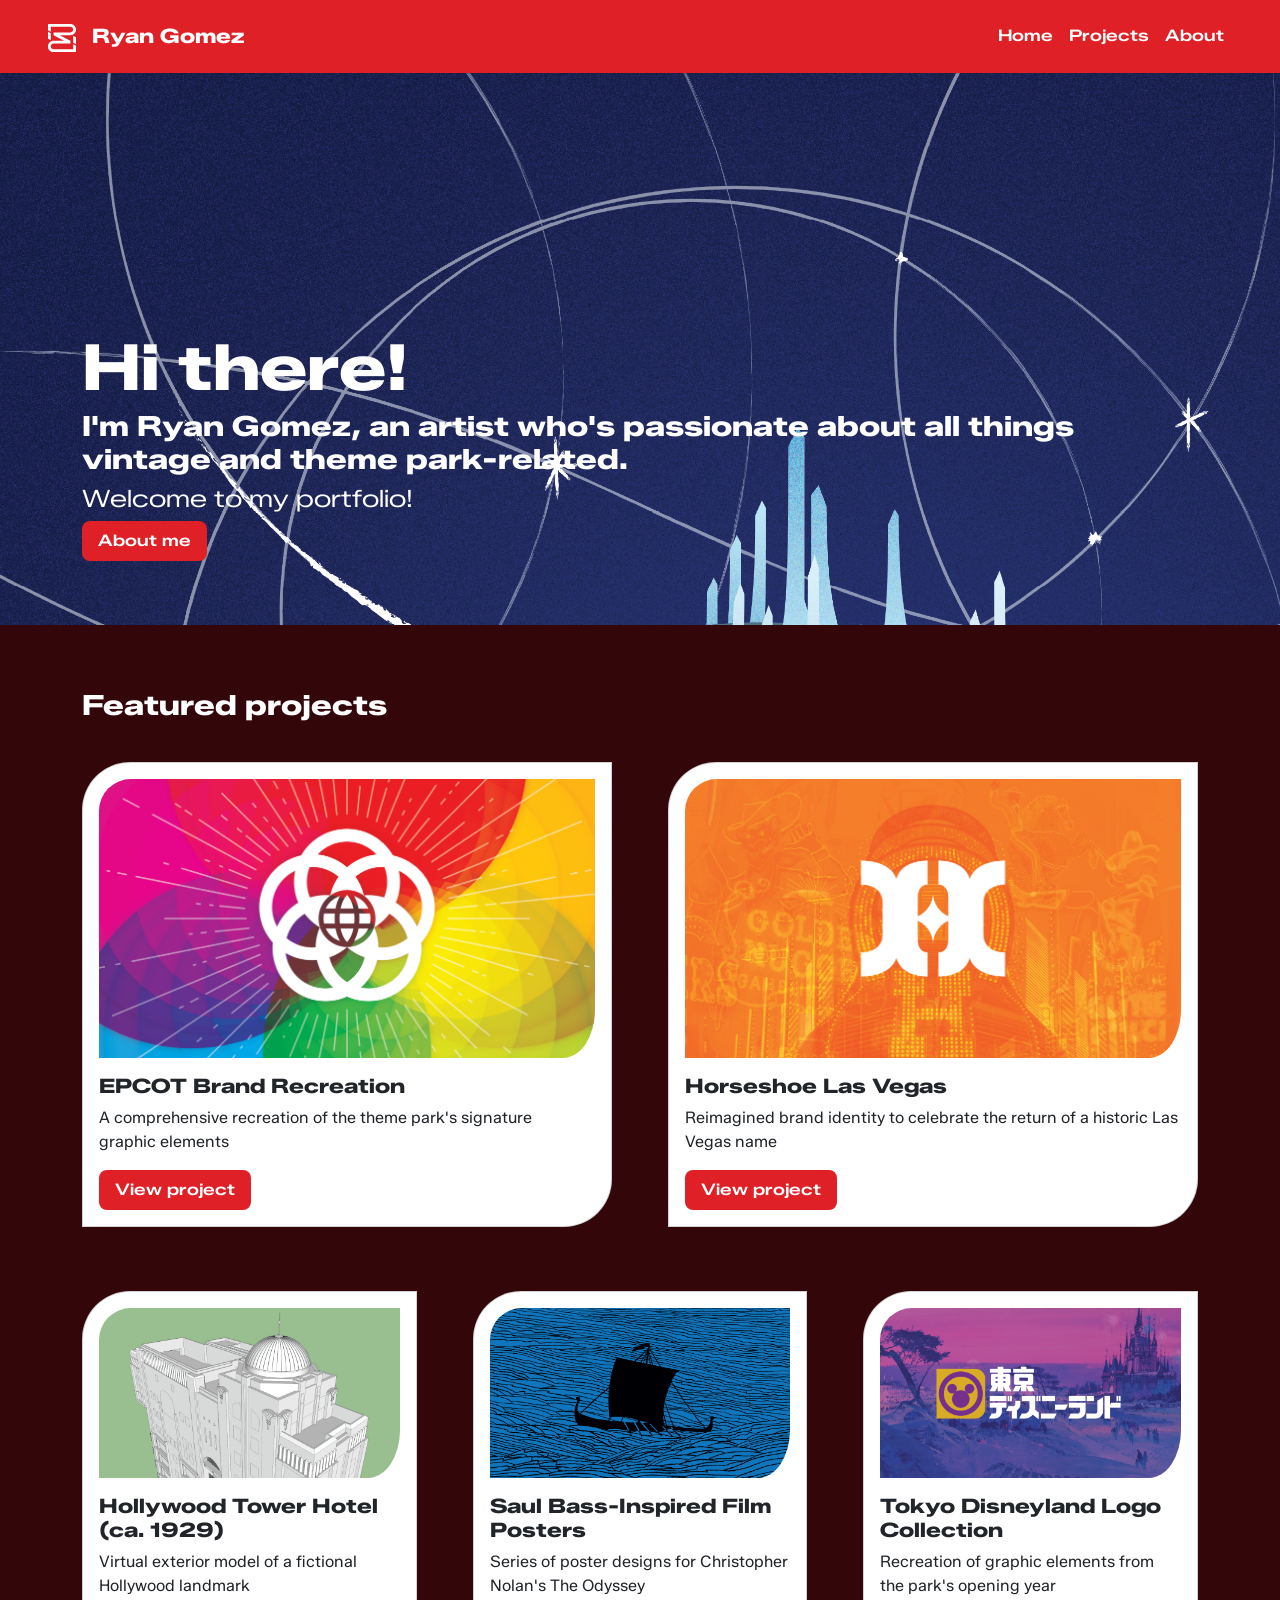
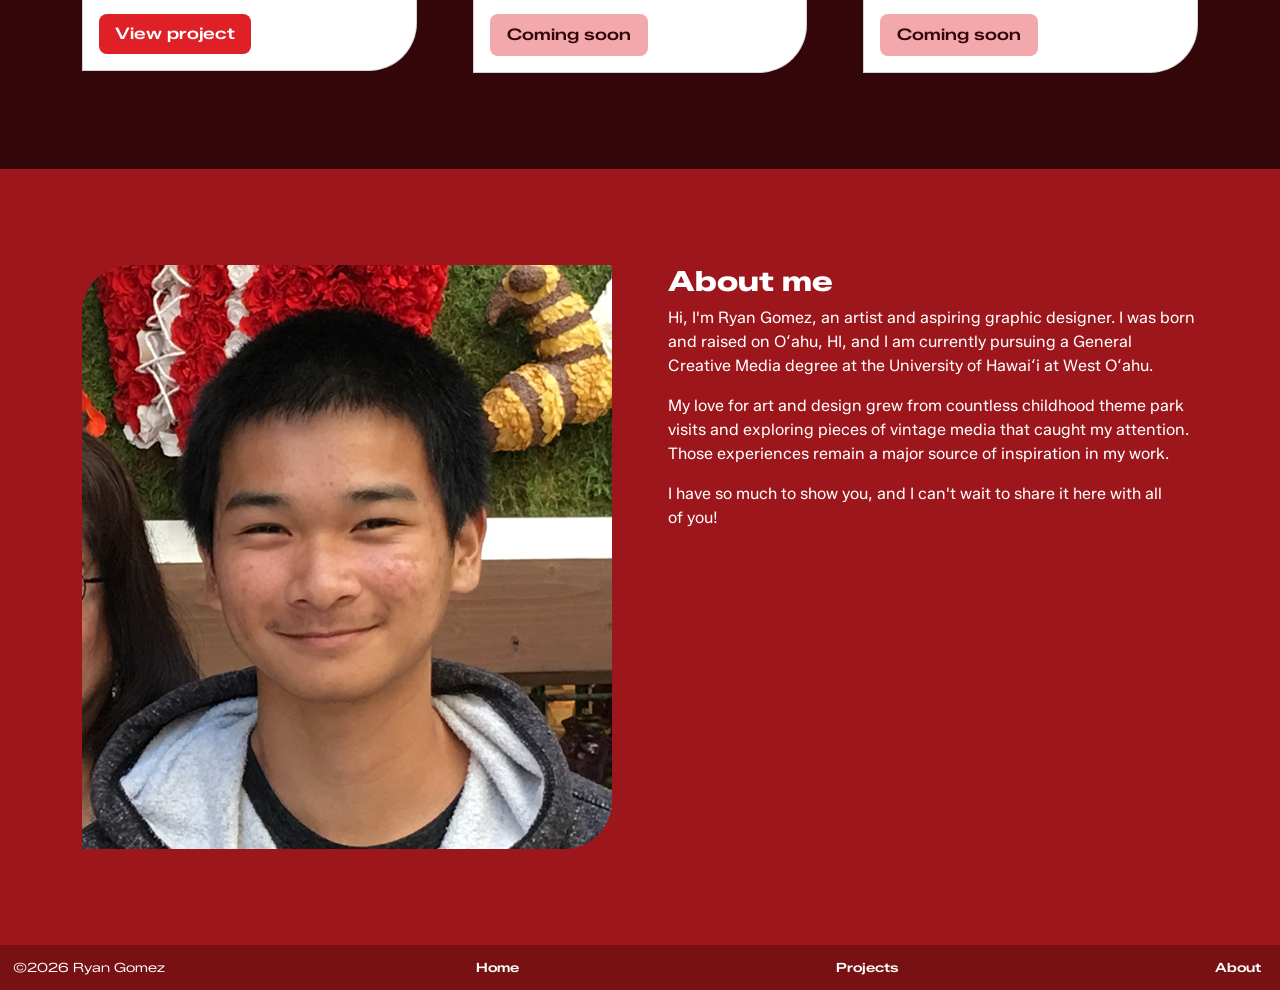
==== commit ed0eb483: "extra navbar padding test" ====
--- a/index.html
+++ b/index.html
@@ -30,7 +30,7 @@
     <!-- Content will go here -->
     <!-- Start of Header Section -->
     <header>
-        <nav class="navbar navbar-dark navbar-expand-lg">
+        <nav class="navbar navbar-dark navbar-expand-lg px-xl-5">
             <!-- Logo -->
             <a class="navbar-brand" href="index.html">
                 <img class="nav-brand" src="images/rg-logo.svg" alt="Logo" width="28" height="28">
--- a/css/style.css
+++ b/css/style.css
@@ -164,6 +164,28 @@
 .epcot {
     background-size: cover;
     background-image: url('../images/Portfolio_EPCOT1.png');
+    background-repeat: no-repeat;
+    min-height: 31rem;
+    max-height: 50rem;
+    position: relative;
+    background-position: center center;
+    color: white;
+}
+
+.horseshoe {
+    background-size: cover;
+    background-image: url('../images/Portfolio_Horseshoe1.png');
+    background-repeat: no-repeat;
+    min-height: 31rem;
+    max-height: 50rem;
+    position: relative;
+    background-position: center center;
+    color: white;
+}
+
+.hth {
+    background-size: cover;
+    background-image: url('../images/Portfolio_HTH1.png');
     background-repeat: no-repeat;
     min-height: 31rem;
     max-height: 50rem;
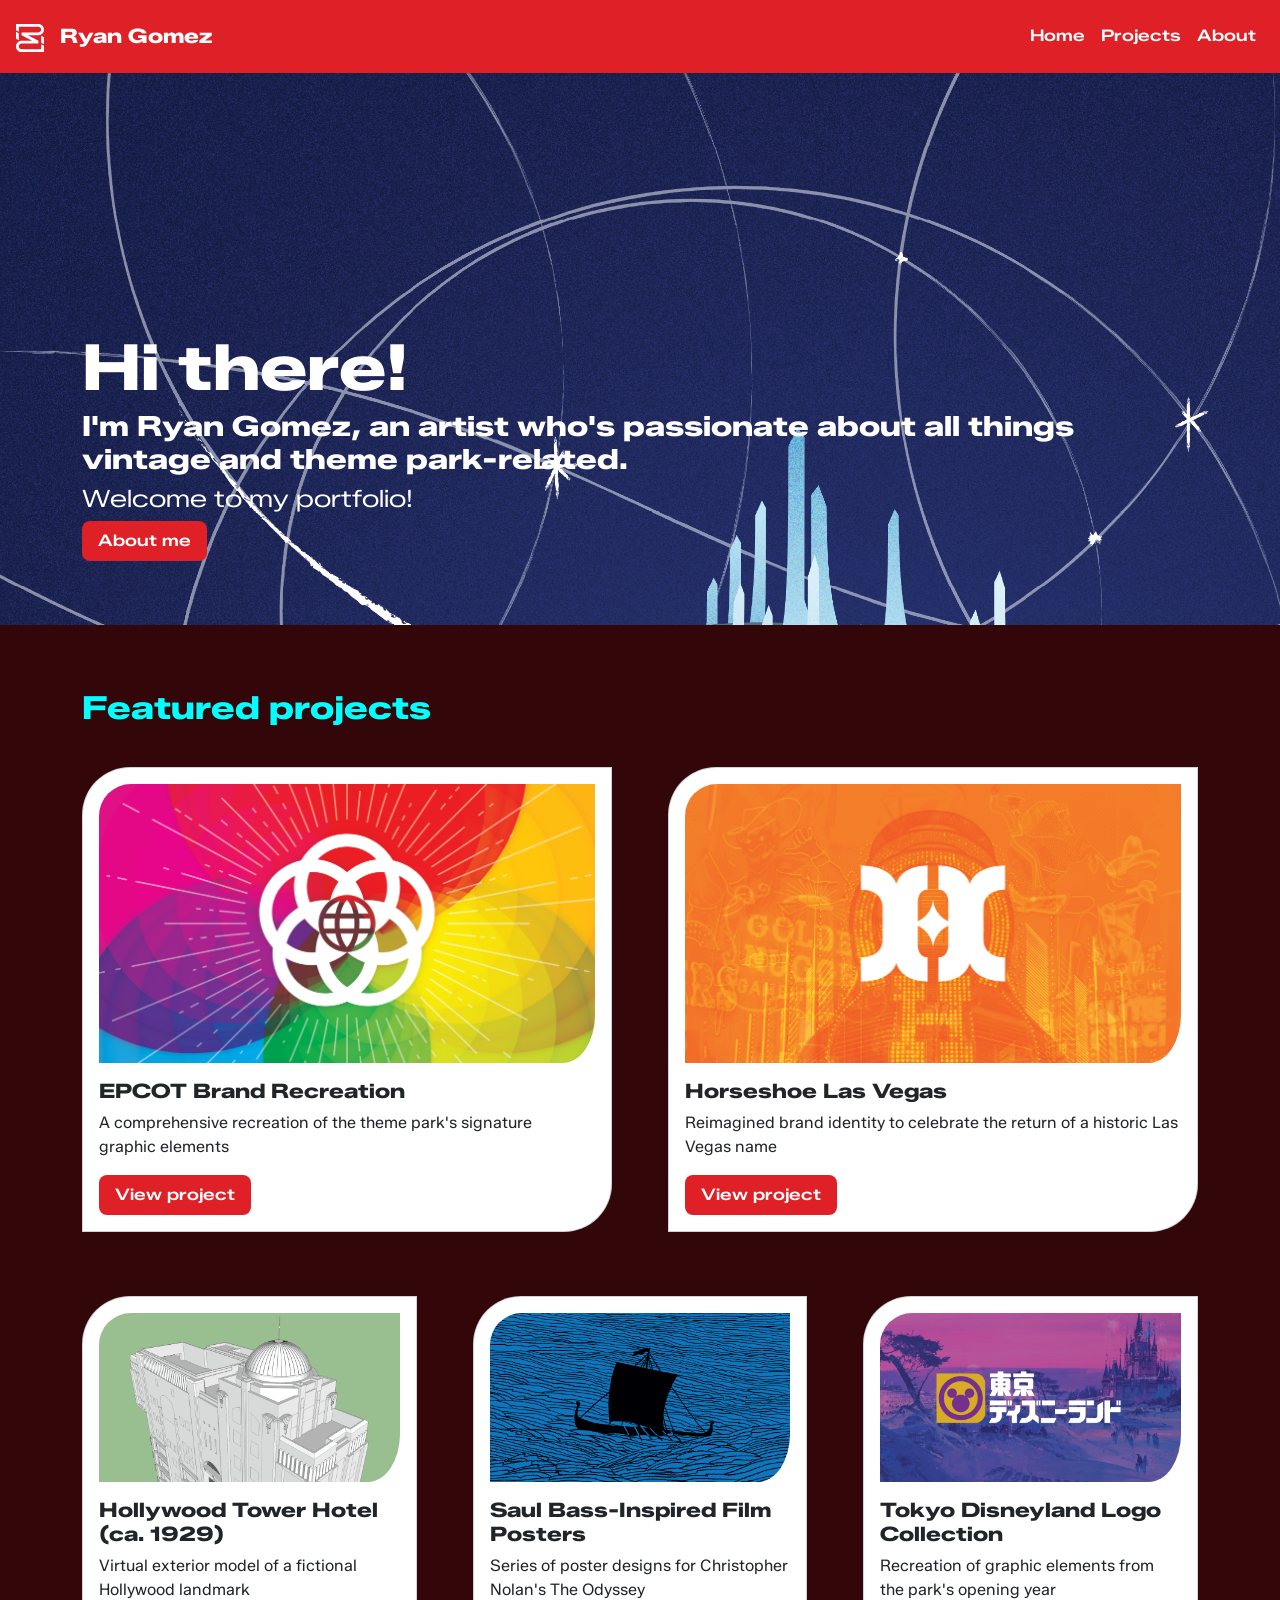
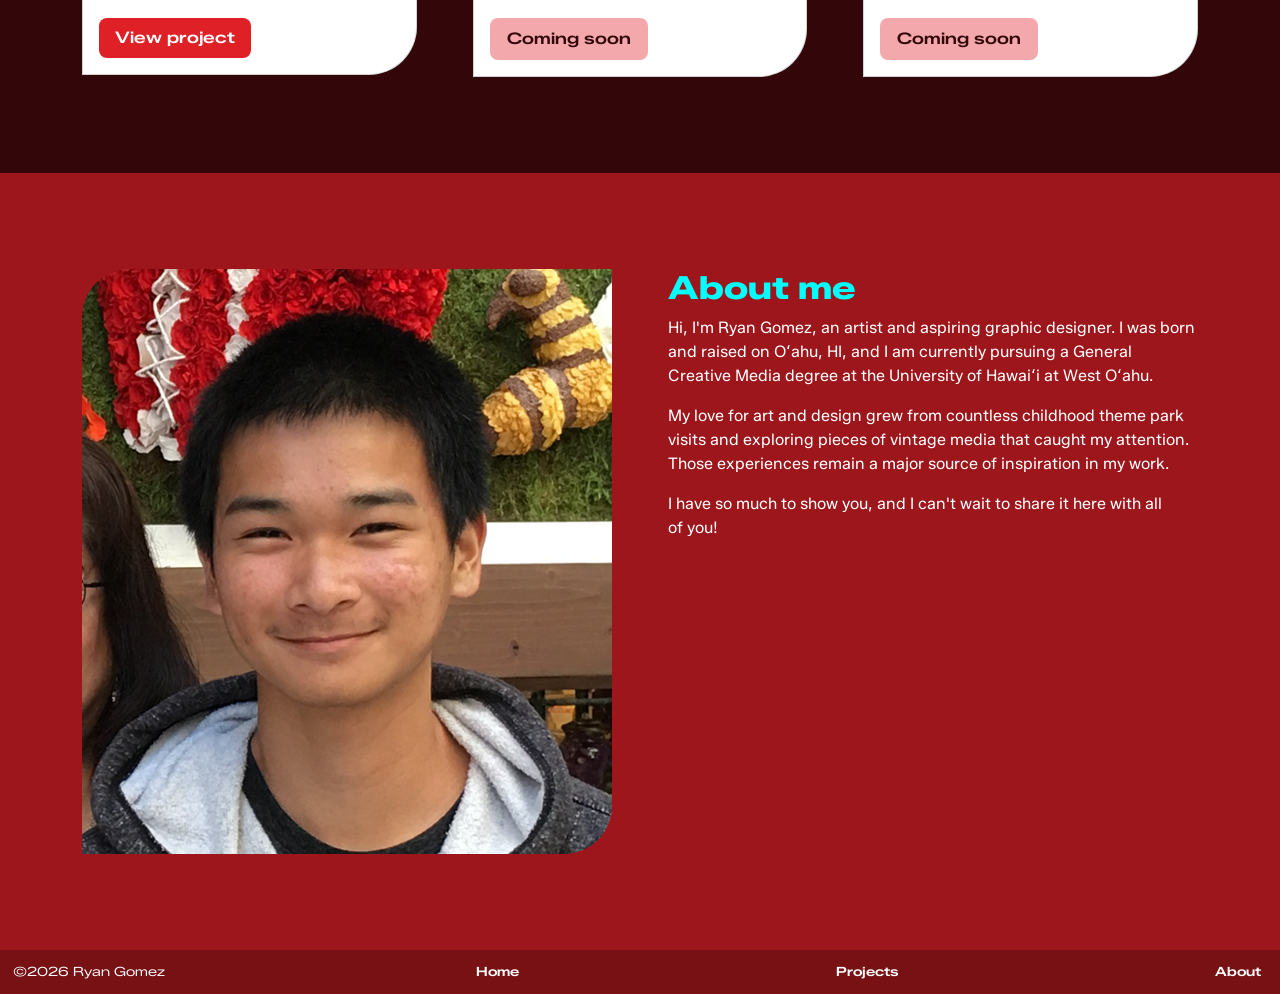
==== commit 4be9ecd4: "image layout tests" ====
--- a/index.html
+++ b/index.html
@@ -30,7 +30,7 @@
     <!-- Content will go here -->
     <!-- Start of Header Section -->
     <header>
-        <nav class="navbar navbar-dark navbar-expand-lg px-xl-5">
+        <nav class="navbar navbar-dark navbar-expand-lg">
             <!-- Logo -->
             <a class="navbar-brand" href="index.html">
                 <img class="nav-brand" src="images/rg-logo.svg" alt="Logo" width="28" height="28">
@@ -50,7 +50,7 @@
             </div>
         </nav>
     </header>
-
+    <!-- End of Header Section -->
 
     <!-- Start of Hero Section -->
     <section class="hero">
@@ -181,8 +181,8 @@
         <li class="nav-item"><a class="nav-link" href="#projects">Projects</a></li>
         <li class="nav-item"><a class="nav-link" href="#about">About</a></li>
         <!-- </ul> -->
-        <!-- End of Footer Section -->
     </footer>
+    <!-- End of Footer Section -->
 
     <!-- REQUIRED: Javascript -->
     <script src="https://cdn.jsdelivr.net/npm/bootstrap@5.3.3/dist/js/bootstrap.bundle.min.js"
--- a/css/style.css
+++ b/css/style.css
@@ -120,6 +120,8 @@
     opacity: 1;
 }
 
+
+
 /* .nav-item {} */
 
 .nav-brand {
@@ -143,8 +145,38 @@
 }
 
 .epcot h2 {
+    /* font-size: 2em;
+    padding-top: 6em; */
+    font-size: 3.25em;
+    padding-top: 4em;
+    color: aqua;
+}
+
+.epcot h3 {
     font-size: 2em;
-    padding-top: 6em;
+    color: aqua;
+}
+
+.horseshoe h2 {
+    font-size: 3.25em;
+    padding-top: 4em;
+    color: aqua;
+}
+
+.horseshoe h3 {
+    font-size: 2em;
+    color: aqua;
+}
+
+.hth h2 {
+    font-size: 3.25em;
+    padding-top: 4em;
+    color: aqua;
+}
+
+.hth h3 {
+    font-size: 2em;
+    color: aqua;
 }
 
 .hero-projectdetails {
@@ -163,7 +195,7 @@
 
 .epcot {
     background-size: cover;
-    background-image: url('../images/Portfolio_EPCOT1.png');
+    background-image: url('../images/epcot-gradient.png');
     background-repeat: no-repeat;
     min-height: 31rem;
     max-height: 50rem;
@@ -174,7 +206,7 @@
 
 .horseshoe {
     background-size: cover;
-    background-image: url('../images/Portfolio_Horseshoe1.png');
+    background-image: url('../images/horseshoe-gradient-test.png');
     background-repeat: no-repeat;
     min-height: 31rem;
     max-height: 50rem;
@@ -185,7 +217,7 @@
 
 .hth {
     background-size: cover;
-    background-image: url('../images/Portfolio_HTH1.png');
+    background-image: url('../images/hth-gradient.png');
     background-repeat: no-repeat;
     min-height: 31rem;
     max-height: 50rem;
@@ -211,10 +243,10 @@
     color: white;
 }
 
-/* .projects h3 {
-    color: aqua;
-    font-size: 4em;
-} */
+.projects h3 {
+    color: aqua;
+    font-size: 2em;
+}
 
 .projectdetails {
     background-color: #330709;
@@ -269,9 +301,10 @@
     border-radius: 3em 0 3em 0;
 }
 
-/* .about h3 {
+.about h3 {
     font-size: 2em;
-} */
+    color: aqua;
+}
 
 .centered {
     margin: 0 auto;
